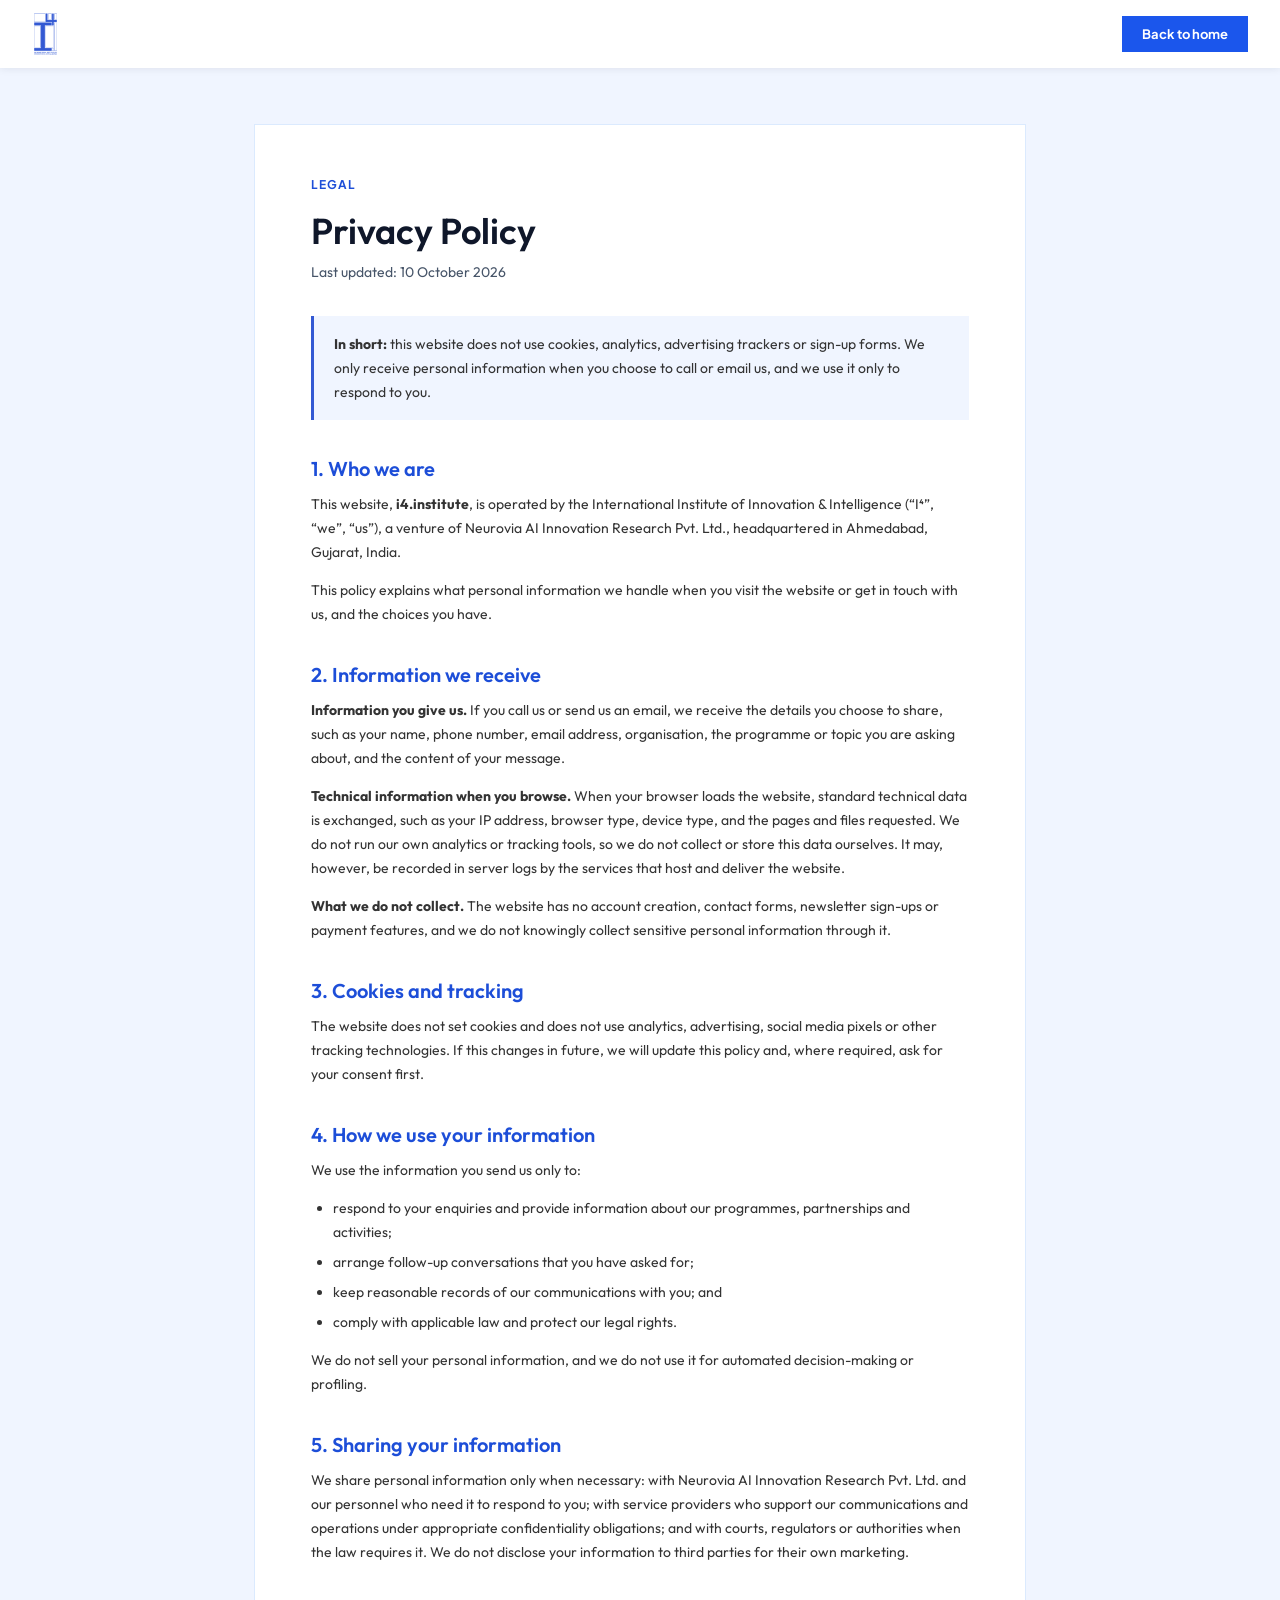
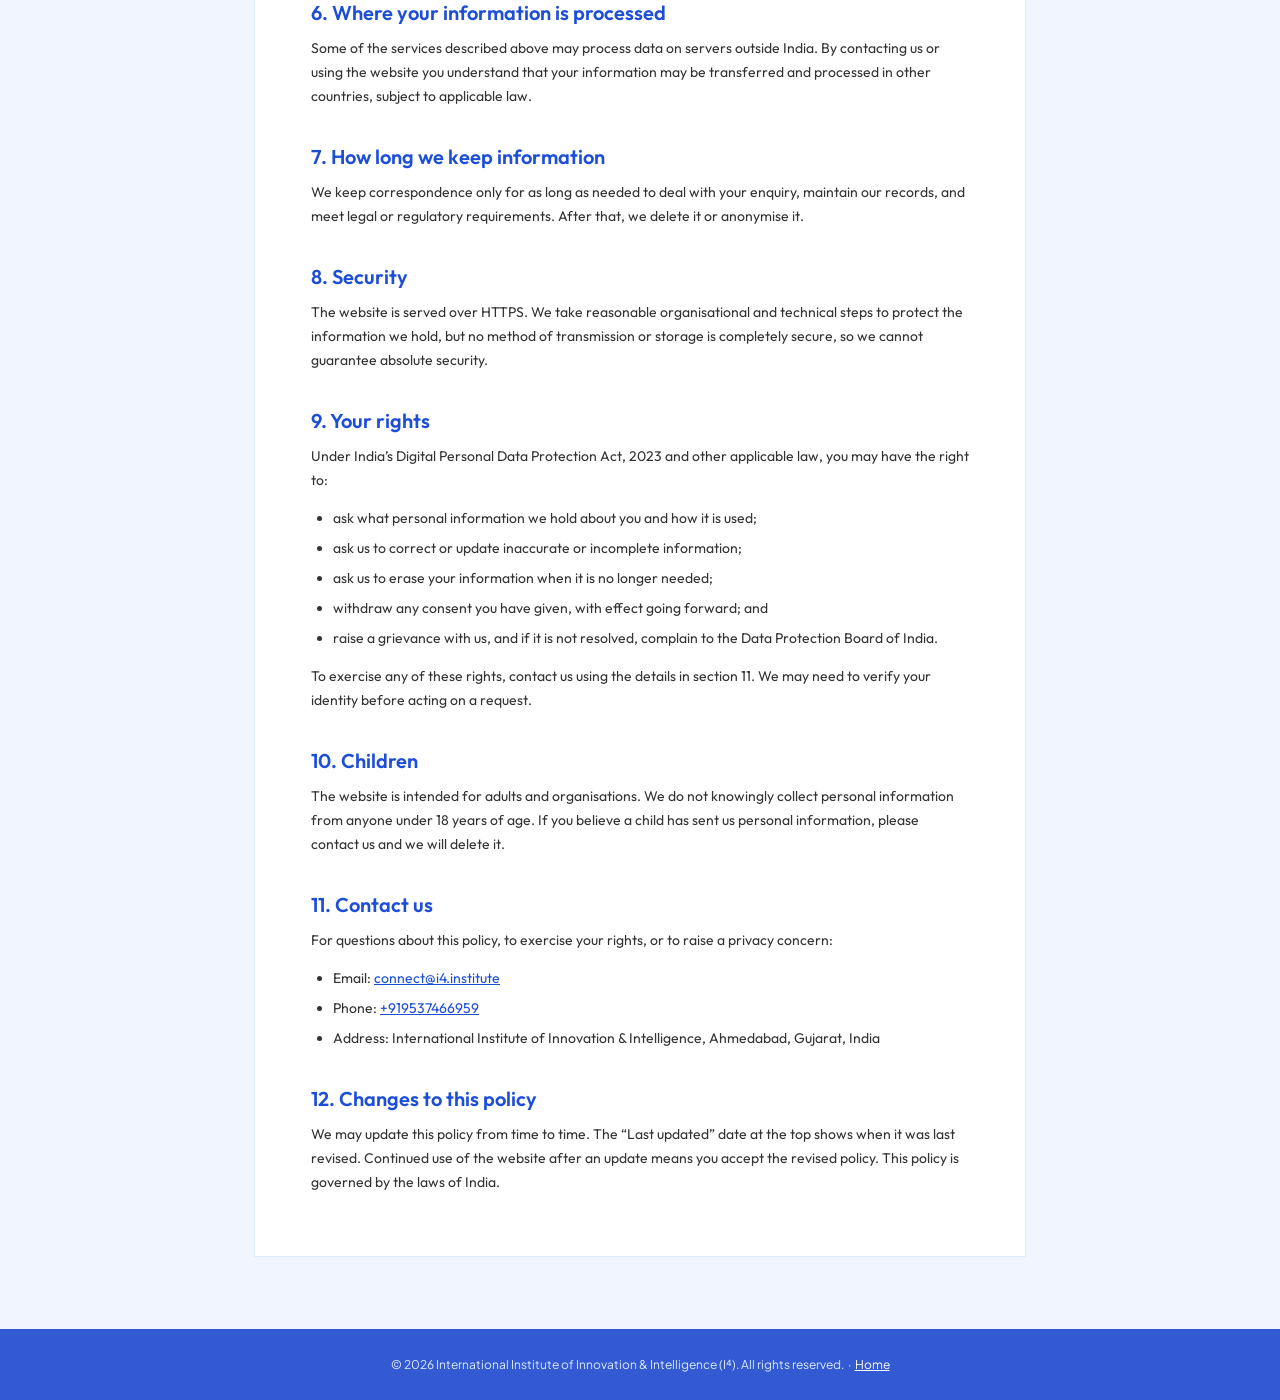
==== privacy.html @ f810e01f "Remove Third-party services section from privacy policy Renumbers the remaining sections and fixes t" ====
<!DOCTYPE html>
<html lang="en">
<head>
<meta charset="UTF-8">
<meta name="viewport" content="width=device-width, initial-scale=1.0">
<title>Privacy Policy — I⁴ International Institute of Innovation &amp; Intelligence</title>
<meta name="description" content="How the International Institute of Innovation &amp; Intelligence (I⁴) handles personal information when you visit i4.institute or contact us.">
<link rel="preconnect" href="https://fonts.googleapis.com">
<link rel="preconnect" href="https://fonts.gstatic.com" crossorigin>
<link href="https://fonts.googleapis.com/css2?family=ABeeZee&family=Outfit:wght@400;600;700&family=Plus+Jakarta+Sans:wght@400;500;600;700;800&display=swap" rel="stylesheet">
<style>
  :root{
    --blue-primary:#3359d3;
    --blue-action:#1b56ec;
    --blue-link:#1d4ed8;
    --blue-100:#dbeafe;
    --blue-bg-tint:#f0f5ff;
    --slate-900:#0f172a;
    --slate-600:#475569;
    --white:#ffffff;
  }
  *{box-sizing:border-box;}
  html{scroll-behavior:smooth;}
  body{margin:0;font-family:'Outfit',sans-serif;color:var(--slate-900);background:var(--blue-bg-tint);-webkit-font-smoothing:antialiased;}
  a{color:var(--blue-link);}

  .bar{background:var(--white);display:flex;align-items:center;justify-content:space-between;padding:12px 32px;box-shadow:0 1px 8px rgba(15,23,42,.08);}
  .bar img{height:44px;width:auto;display:block;}
  .bar a.back{font-family:'Plus Jakarta Sans',sans-serif;font-size:13px;font-weight:700;text-decoration:none;color:var(--white);background:var(--blue-action);padding:10px 20px;}

  main{max-width:820px;margin:0 auto;padding:56px 24px 72px;}
  .doc{background:var(--white);padding:48px 56px;border:1px solid var(--blue-100);}
  .eyebrow{font-family:'Plus Jakarta Sans',sans-serif;font-size:12px;font-weight:700;letter-spacing:.08em;text-transform:uppercase;color:var(--blue-link);margin:0 0 12px;}
  h1{font-size:36px;line-height:1.2;font-weight:600;margin:0 0 8px;}
  .updated{font-size:14px;color:var(--slate-600);margin:0 0 32px;}
  h2{font-size:20px;line-height:1.3;font-weight:600;margin:36px 0 10px;color:var(--blue-link);}
  p,li{font-size:14px;line-height:24px;color:#333;}
  p{margin:0 0 14px;}
  ul{margin:0 0 14px;padding-left:22px;}
  li{margin-bottom:6px;}
  .summary{background:var(--blue-bg-tint);border-left:3px solid var(--blue-primary);padding:16px 20px;margin:0 0 8px;}
  .summary p{margin:0;}

  footer{background:var(--blue-primary);color:var(--blue-100);text-align:center;padding:28px 20px;font-family:'Plus Jakarta Sans',sans-serif;font-size:12px;}
  footer a{color:var(--white);}

  @media (max-width:768px){
    .bar{padding:10px 20px;}
    main{padding:32px 16px 48px;}
    .doc{padding:28px 22px;}
    h1{font-size:28px;}
  }
</style>
</head>
<body>

<header class="bar">
  <a href="/" aria-label="I⁴ home"><img src="assets/logo.png" alt="I⁴ Institute logo"></a>
  <a class="back" href="/">Back to home</a>
</header>

<main>
  <article class="doc">
    <p class="eyebrow">Legal</p>
    <h1>Privacy Policy</h1>
    <p class="updated">Last updated: 10 October 2026</p>

    <div class="summary">
      <p><strong>In short:</strong> this website does not use cookies, analytics, advertising trackers or sign-up forms. We only receive personal information when you choose to call or email us, and we use it only to respond to you.</p>
    </div>

    <h2>1. Who we are</h2>
    <p>This website, <strong>i4.institute</strong>, is operated by the International Institute of Innovation &amp; Intelligence (&ldquo;I⁴&rdquo;, &ldquo;we&rdquo;, &ldquo;us&rdquo;), a venture of Neurovia AI Innovation Research Pvt. Ltd., headquartered in Ahmedabad, Gujarat, India.</p>
    <p>This policy explains what personal information we handle when you visit the website or get in touch with us, and the choices you have.</p>

    <h2>2. Information we receive</h2>
    <p><strong>Information you give us.</strong> If you call us or send us an email, we receive the details you choose to share, such as your name, phone number, email address, organisation, the programme or topic you are asking about, and the content of your message.</p>
    <p><strong>Technical information when you browse.</strong> When your browser loads the website, standard technical data is exchanged, such as your IP address, browser type, device type, and the pages and files requested. We do not run our own analytics or tracking tools, so we do not collect or store this data ourselves. It may, however, be recorded in server logs by the services that host and deliver the website.</p>
    <p><strong>What we do not collect.</strong> The website has no account creation, contact forms, newsletter sign-ups or payment features, and we do not knowingly collect sensitive personal information through it.</p>

    <h2>3. Cookies and tracking</h2>
    <p>The website does not set cookies and does not use analytics, advertising, social media pixels or other tracking technologies. If this changes in future, we will update this policy and, where required, ask for your consent first.</p>

    <h2>4. How we use your information</h2>
    <p>We use the information you send us only to:</p>
    <ul>
      <li>respond to your enquiries and provide information about our programmes, partnerships and activities;</li>
      <li>arrange follow-up conversations that you have asked for;</li>
      <li>keep reasonable records of our communications with you; and</li>
      <li>comply with applicable law and protect our legal rights.</li>
    </ul>
    <p>We do not sell your personal information, and we do not use it for automated decision-making or profiling.</p>

    <h2>5. Sharing your information</h2>
    <p>We share personal information only when necessary: with Neurovia AI Innovation Research Pvt. Ltd. and our personnel who need it to respond to you; with service providers who support our communications and operations under appropriate confidentiality obligations; and with courts, regulators or authorities when the law requires it. We do not disclose your information to third parties for their own marketing.</p>

    <h2>6. Where your information is processed</h2>
    <p>Some of the services described above may process data on servers outside India. By contacting us or using the website you understand that your information may be transferred and processed in other countries, subject to applicable law.</p>

    <h2>7. How long we keep information</h2>
    <p>We keep correspondence only for as long as needed to deal with your enquiry, maintain our records, and meet legal or regulatory requirements. After that, we delete it or anonymise it.</p>

    <h2>8. Security</h2>
    <p>The website is served over HTTPS. We take reasonable organisational and technical steps to protect the information we hold, but no method of transmission or storage is completely secure, so we cannot guarantee absolute security.</p>

    <h2>9. Your rights</h2>
    <p>Under India&rsquo;s Digital Personal Data Protection Act, 2023 and other applicable law, you may have the right to:</p>
    <ul>
      <li>ask what personal information we hold about you and how it is used;</li>
      <li>ask us to correct or update inaccurate or incomplete information;</li>
      <li>ask us to erase your information when it is no longer needed;</li>
      <li>withdraw any consent you have given, with effect going forward; and</li>
      <li>raise a grievance with us, and if it is not resolved, complain to the Data Protection Board of India.</li>
    </ul>
    <p>To exercise any of these rights, contact us using the details in section 11. We may need to verify your identity before acting on a request.</p>

    <h2>10. Children</h2>
    <p>The website is intended for adults and organisations. We do not knowingly collect personal information from anyone under 18 years of age. If you believe a child has sent us personal information, please contact us and we will delete it.</p>

    <h2>11. Contact us</h2>
    <p>For questions about this policy, to exercise your rights, or to raise a privacy concern:</p>
    <ul>
      <li>Email: <a href="mailto:connect@i4.institute">connect@i4.institute</a></li>
      <li>Phone: <a href="tel:+919537466959">+919537466959</a></li>
      <li>Address: International Institute of Innovation &amp; Intelligence, Ahmedabad, Gujarat, India</li>
    </ul>

    <h2>12. Changes to this policy</h2>
    <p>We may update this policy from time to time. The &ldquo;Last updated&rdquo; date at the top shows when it was last revised. Continued use of the website after an update means you accept the revised policy. This policy is governed by the laws of India.</p>
  </article>
</main>

<footer>
  &copy; 2026 International Institute of Innovation &amp; Intelligence (I⁴). All rights reserved. &nbsp;·&nbsp; <a href="/">Home</a>
</footer>

</body>
</html>
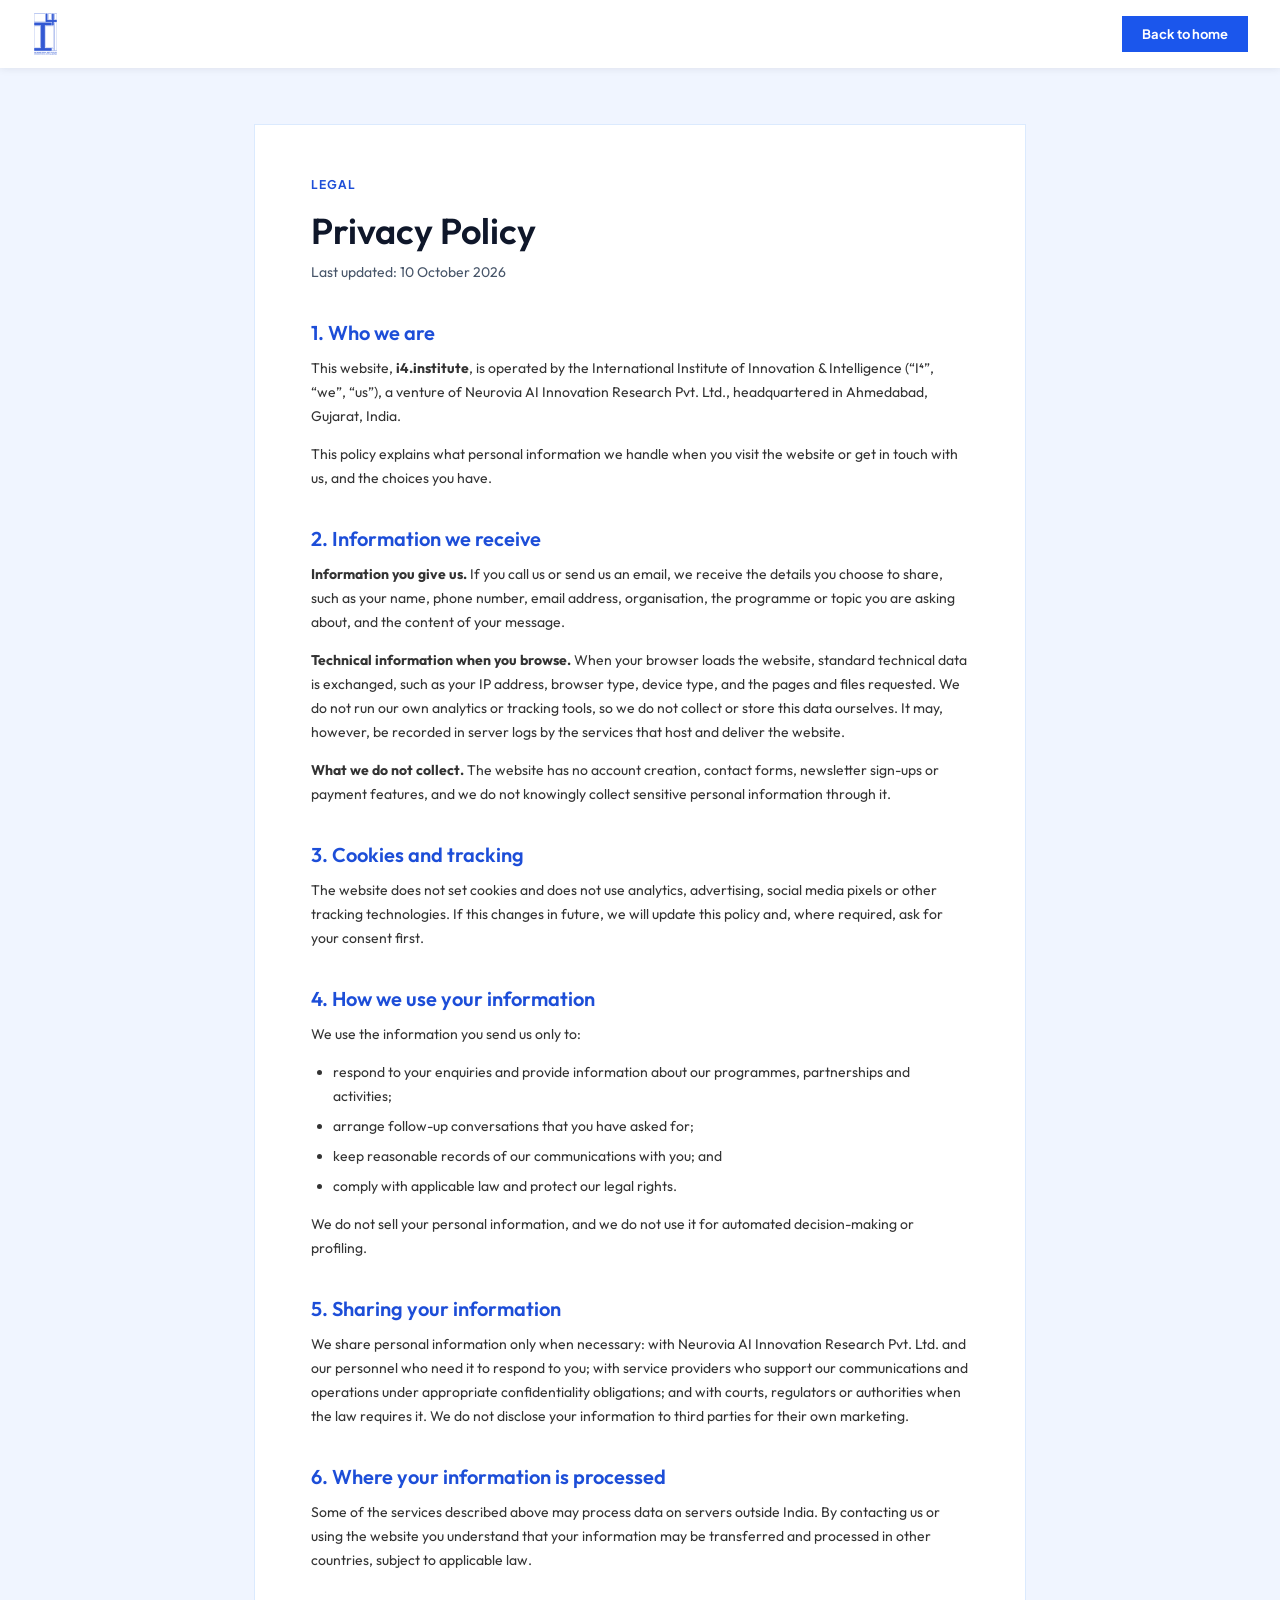
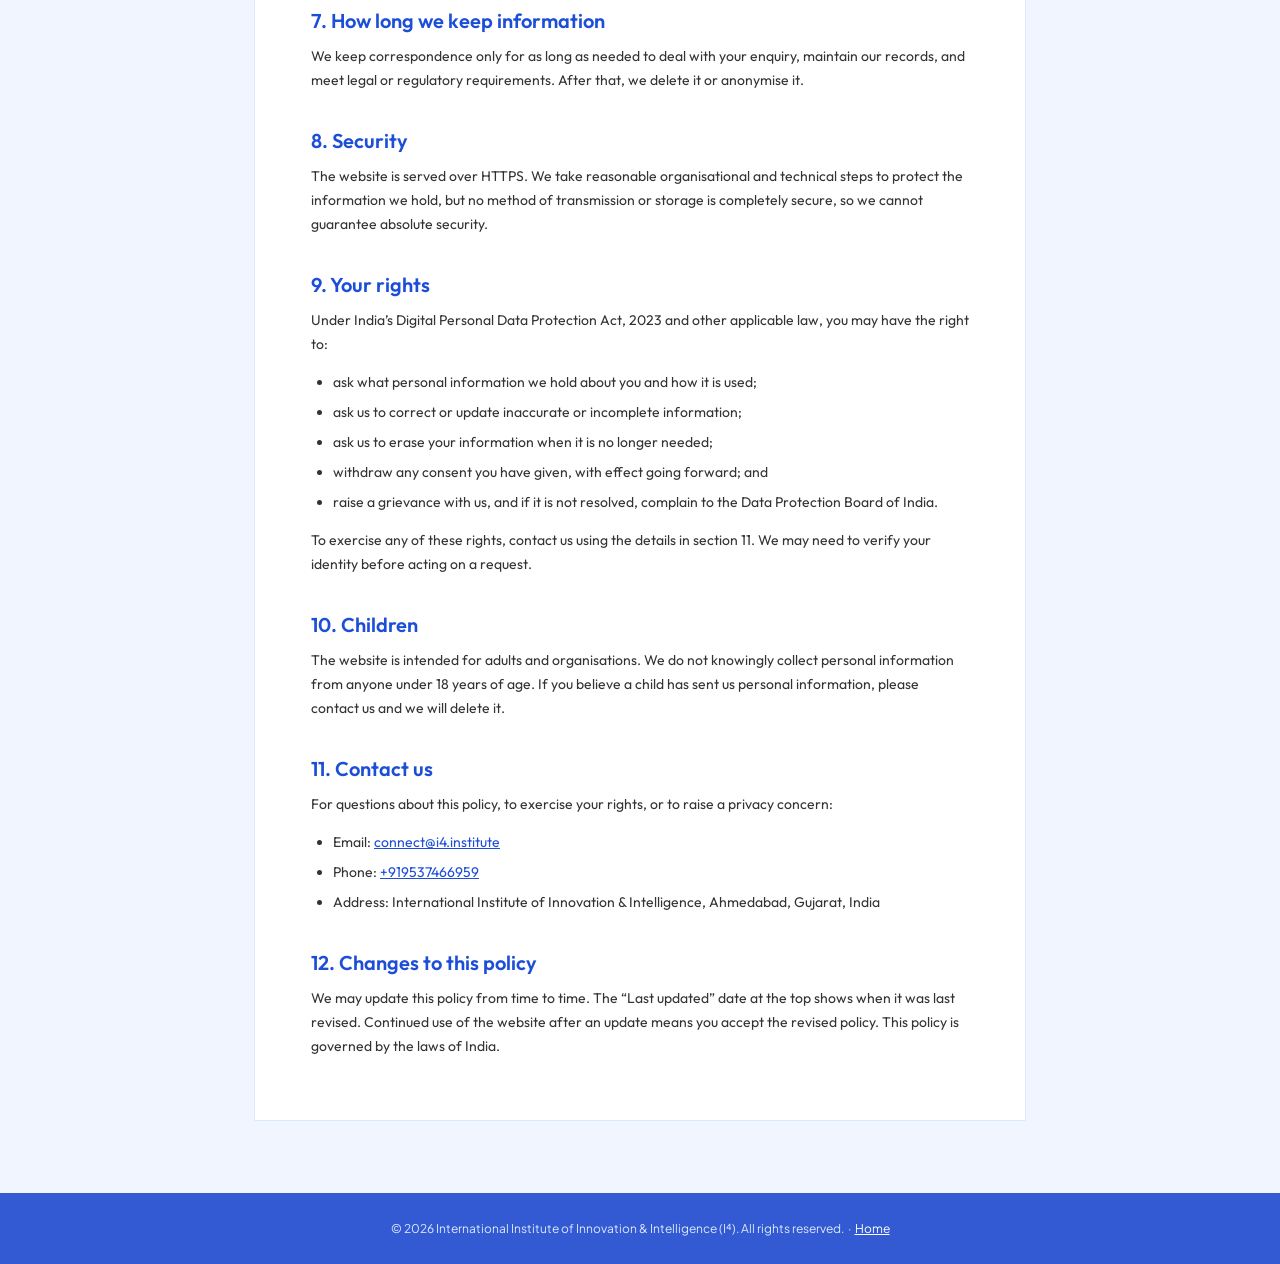
==== commit d2a103a0: "Remove In short summary box from privacy policy Co-Authored-By: Claude Sonnet 5.5 <noreply@anthropic" ====
--- a/privacy.html
+++ b/privacy.html
@@ -38,8 +38,6 @@
   p{margin:0 0 14px;}
   ul{margin:0 0 14px;padding-left:22px;}
   li{margin-bottom:6px;}
-  .summary{background:var(--blue-bg-tint);border-left:3px solid var(--blue-primary);padding:16px 20px;margin:0 0 8px;}
-  .summary p{margin:0;}
 
   footer{background:var(--blue-primary);color:var(--blue-100);text-align:center;padding:28px 20px;font-family:'Plus Jakarta Sans',sans-serif;font-size:12px;}
   footer a{color:var(--white);}
@@ -64,10 +62,6 @@
     <p class="eyebrow">Legal</p>
     <h1>Privacy Policy</h1>
     <p class="updated">Last updated: 10 October 2026</p>
-
-    <div class="summary">
-      <p><strong>In short:</strong> this website does not use cookies, analytics, advertising trackers or sign-up forms. We only receive personal information when you choose to call or email us, and we use it only to respond to you.</p>
-    </div>
 
     <h2>1. Who we are</h2>
     <p>This website, <strong>i4.institute</strong>, is operated by the International Institute of Innovation &amp; Intelligence (&ldquo;I⁴&rdquo;, &ldquo;we&rdquo;, &ldquo;us&rdquo;), a venture of Neurovia AI Innovation Research Pvt. Ltd., headquartered in Ahmedabad, Gujarat, India.</p>
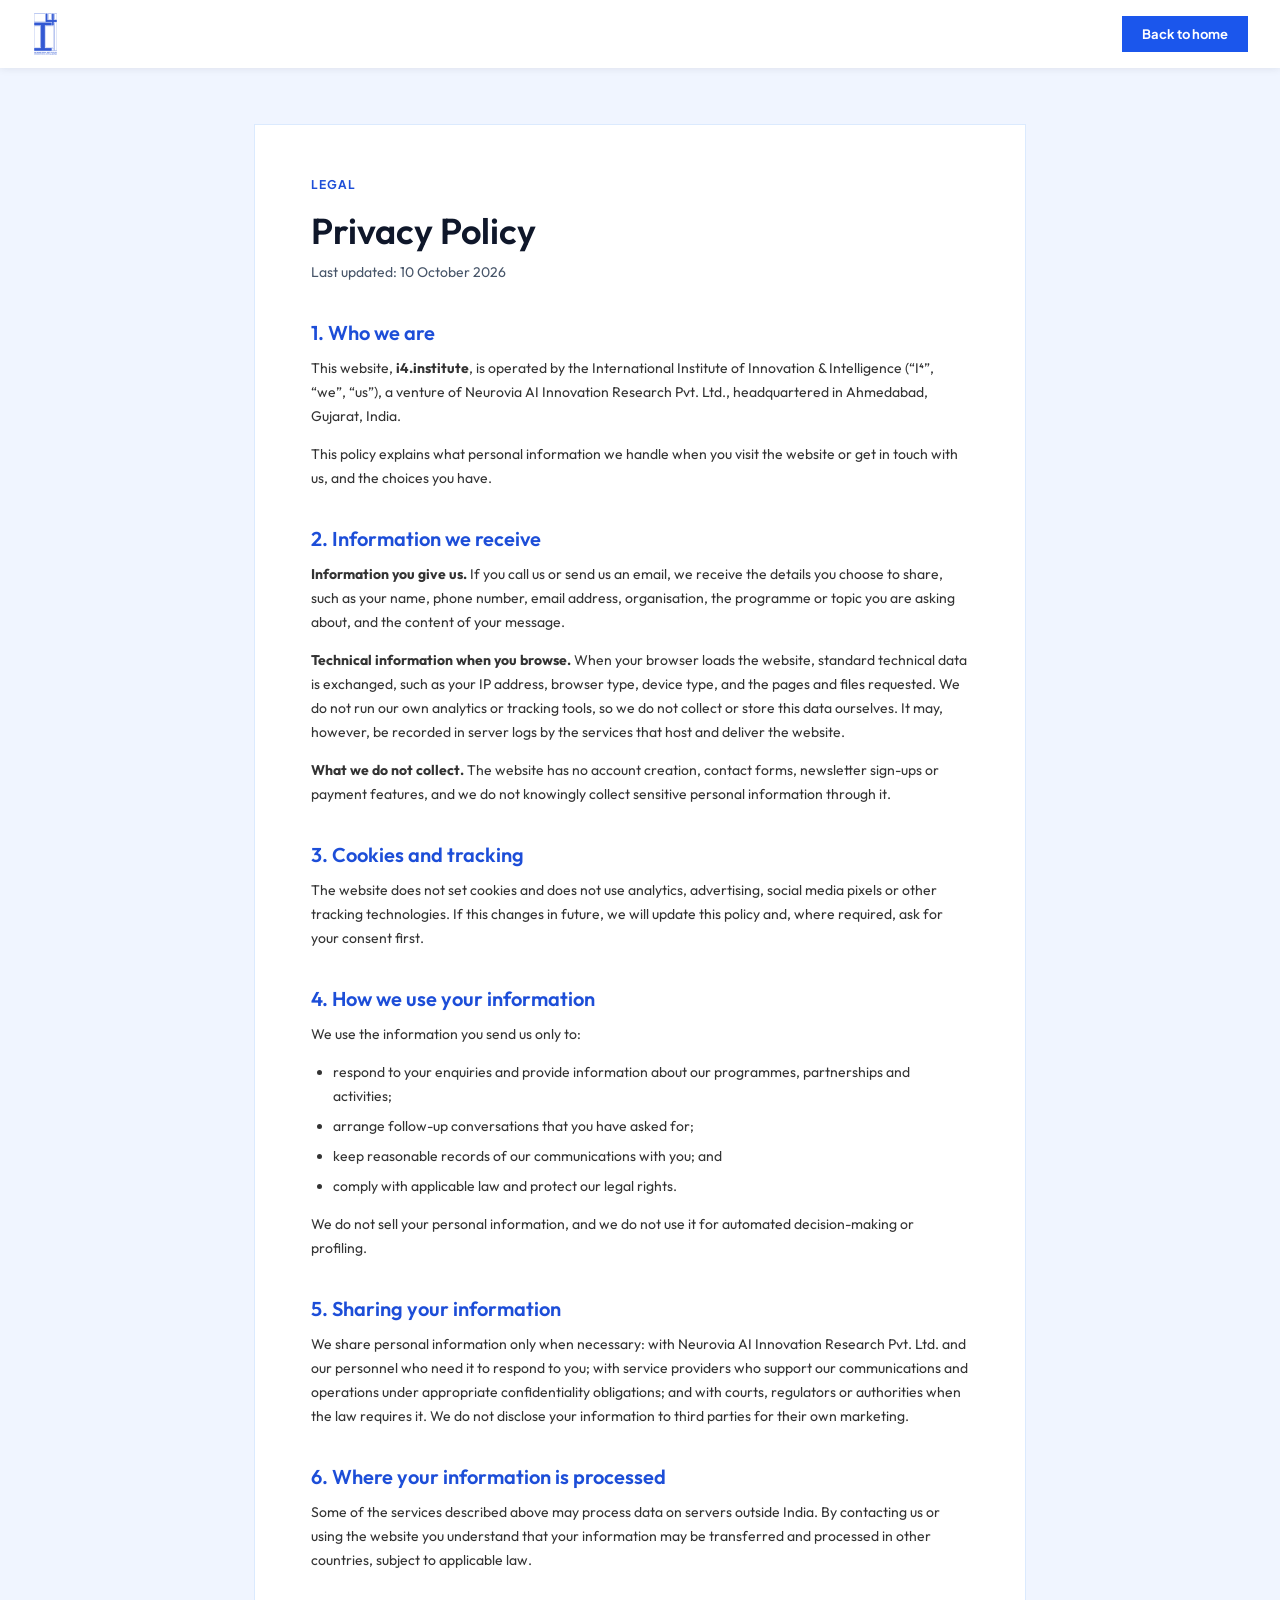
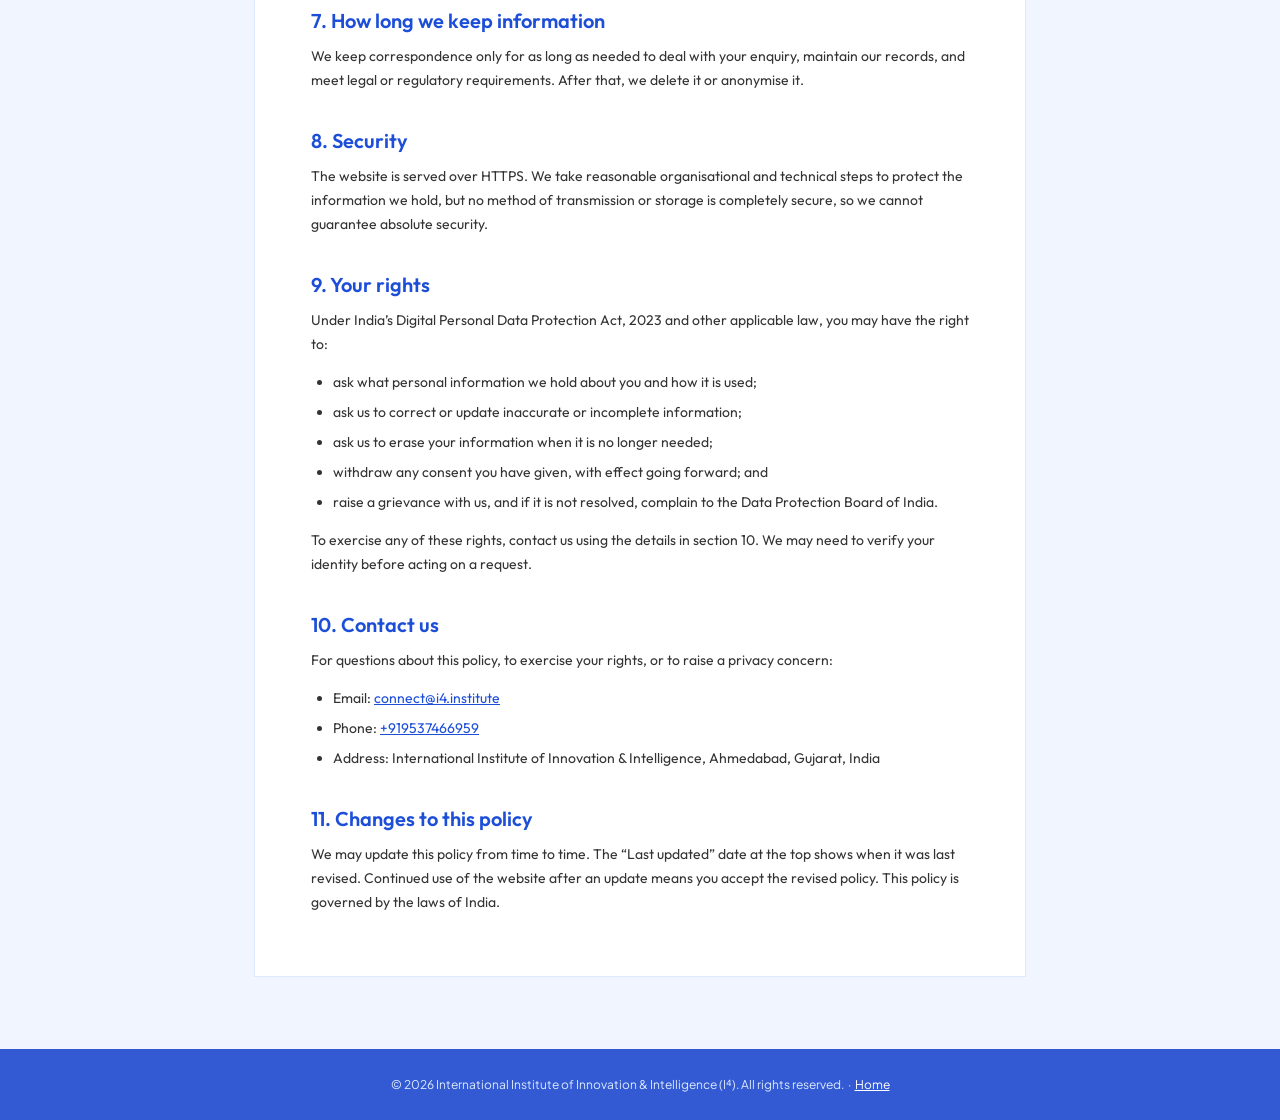
==== commit 4fe60dd1: "Remove Children section from privacy policy Renumbers the remaining sections and updates the contact" ====
--- a/privacy.html
+++ b/privacy.html
@@ -106,12 +106,9 @@
       <li>withdraw any consent you have given, with effect going forward; and</li>
       <li>raise a grievance with us, and if it is not resolved, complain to the Data Protection Board of India.</li>
     </ul>
-    <p>To exercise any of these rights, contact us using the details in section 11. We may need to verify your identity before acting on a request.</p>
+    <p>To exercise any of these rights, contact us using the details in section 10. We may need to verify your identity before acting on a request.</p>
 
-    <h2>10. Children</h2>
-    <p>The website is intended for adults and organisations. We do not knowingly collect personal information from anyone under 18 years of age. If you believe a child has sent us personal information, please contact us and we will delete it.</p>
-
-    <h2>11. Contact us</h2>
+    <h2>10. Contact us</h2>
     <p>For questions about this policy, to exercise your rights, or to raise a privacy concern:</p>
     <ul>
       <li>Email: <a href="mailto:connect@i4.institute">connect@i4.institute</a></li>
@@ -119,7 +116,7 @@
       <li>Address: International Institute of Innovation &amp; Intelligence, Ahmedabad, Gujarat, India</li>
     </ul>
 
-    <h2>12. Changes to this policy</h2>
+    <h2>11. Changes to this policy</h2>
     <p>We may update this policy from time to time. The &ldquo;Last updated&rdquo; date at the top shows when it was last revised. Continued use of the website after an update means you accept the revised policy. This policy is governed by the laws of India.</p>
   </article>
 </main>
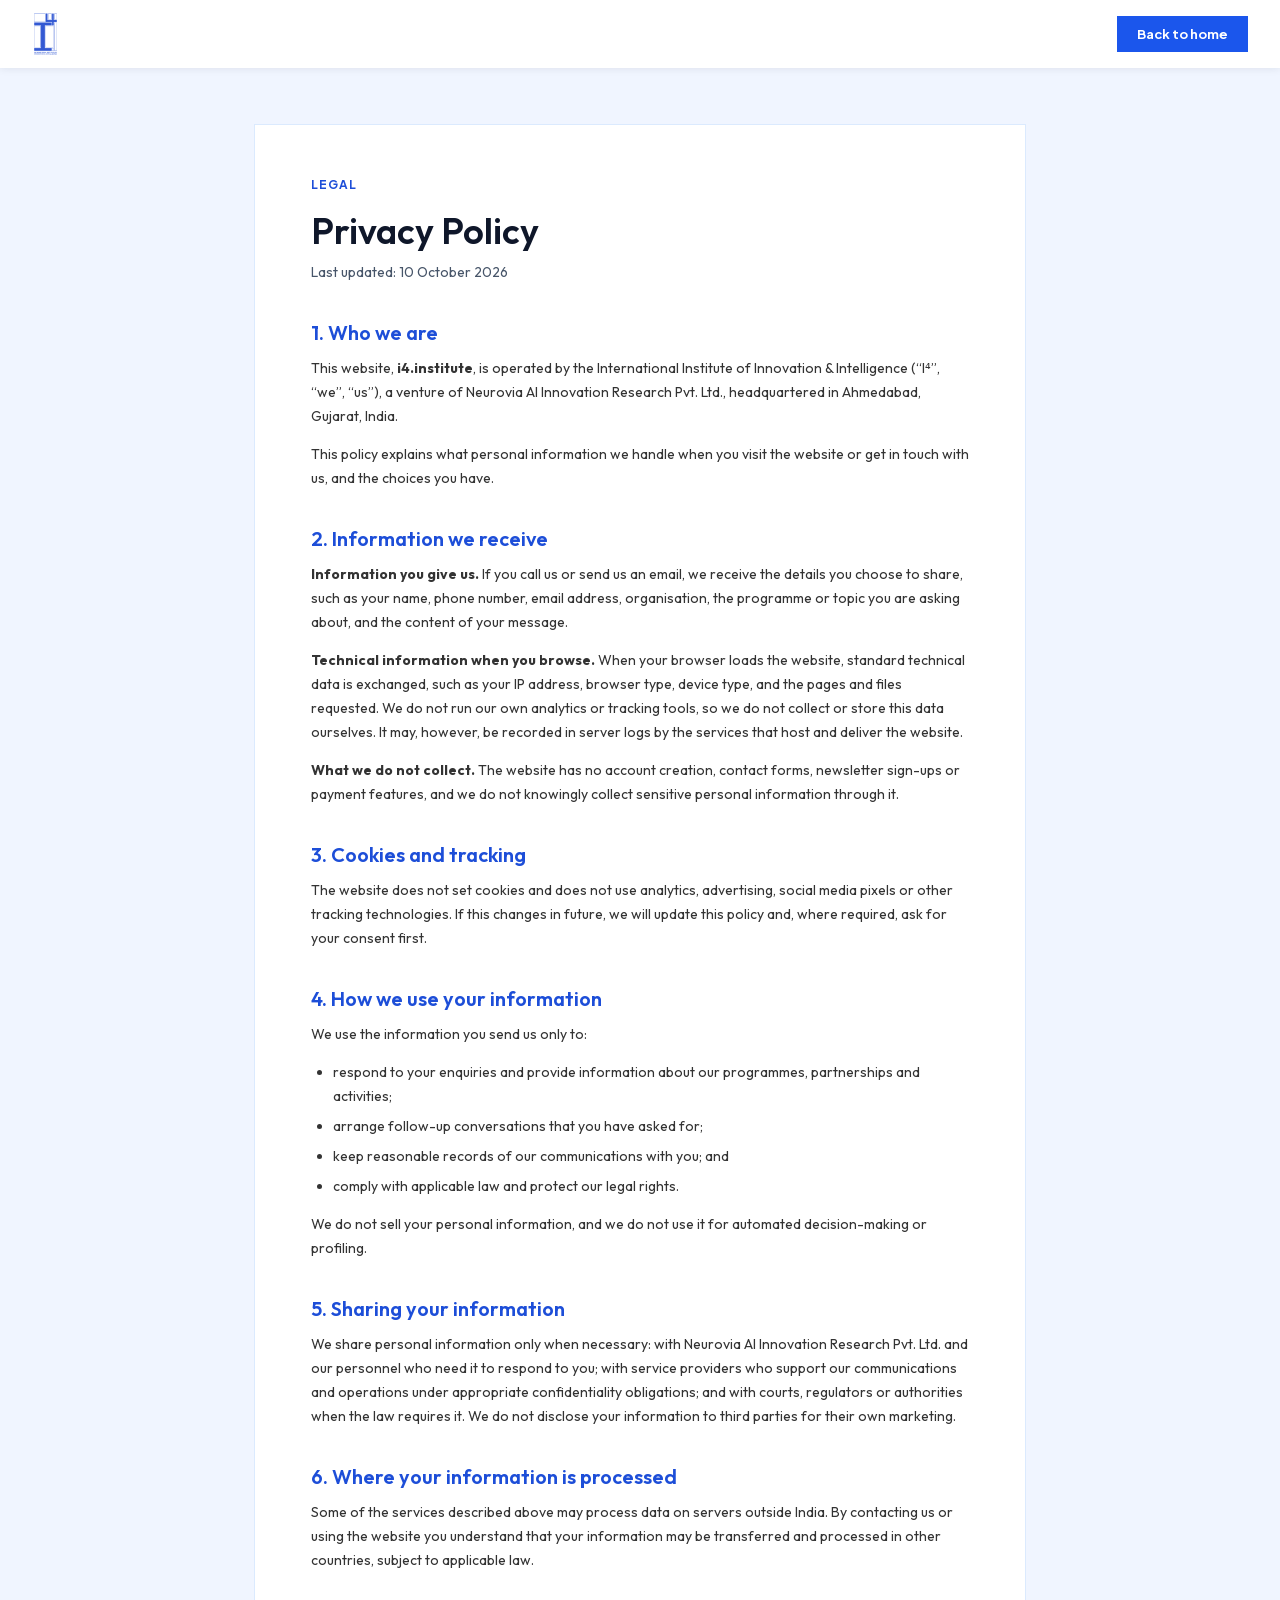
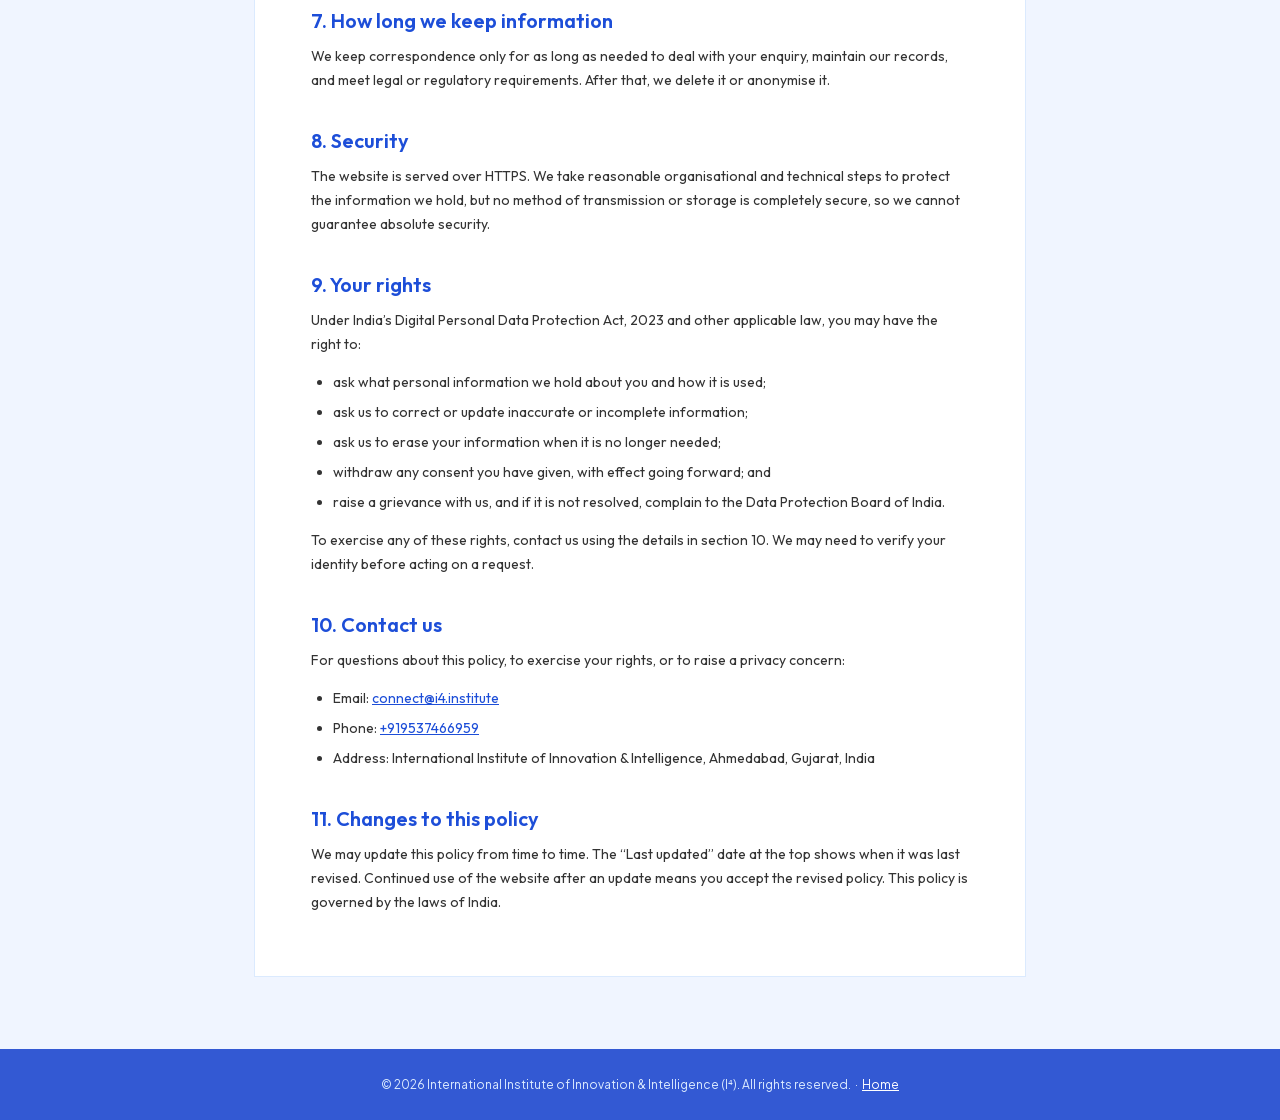
==== commit 9ad5bc61: "Security hardening: self-host fonts, add CSP, move inline script, add security.txt Co-Authored-By: C" ====
--- a/privacy.html
+++ b/privacy.html
@@ -2,12 +2,15 @@
 <html lang="en">
 <head>
 <meta charset="UTF-8">
+<meta http-equiv="Content-Security-Policy" content="default-src 'none'; script-src 'self'; style-src 'self' 'unsafe-inline'; img-src 'self' data:; font-src 'self'; connect-src 'self'; media-src 'self'; manifest-src 'self'; base-uri 'self'; form-action 'none'; object-src 'none'">
+<meta name="referrer" content="strict-origin-when-cross-origin">
 <meta name="viewport" content="width=device-width, initial-scale=1.0">
 <title>Privacy Policy — I⁴ International Institute of Innovation &amp; Intelligence</title>
 <meta name="description" content="How the International Institute of Innovation &amp; Intelligence (I⁴) handles personal information when you visit i4.institute or contact us.">
-<link rel="preconnect" href="https://fonts.googleapis.com">
-<link rel="preconnect" href="https://fonts.gstatic.com" crossorigin>
-<link href="https://fonts.googleapis.com/css2?family=ABeeZee&family=Outfit:wght@400;600;700&family=Plus+Jakarta+Sans:wght@400;500;600;700;800&display=swap" rel="stylesheet">
+<link rel="icon" type="image/png" href="assets/favicon.png?v=2">
+<link rel="apple-touch-icon" href="assets/apple-touch-icon.png?v=2">
+<link rel="preload" href="assets/fonts/outfit-var.woff2" as="font" type="font/woff2" crossorigin>
+<link rel="stylesheet" href="assets/fonts.css">
 <style>
   :root{
     --blue-primary:#3359d3;
--- a/assets/fonts.css
+++ b/assets/fonts.css
@@ -0,0 +1,5 @@
+/* Self-hosted fonts (latin subset), served from this site so visitors' browsers
+   make no requests to Google. Outfit and Plus Jakarta Sans are variable fonts. */
+@font-face{font-family:'ABeeZee';font-style:normal;font-weight:400;font-display:swap;src:url(fonts/abeezee-400.woff2) format('woff2');unicode-range:U+0000-00FF,U+0131,U+0152-0153,U+02BB-02BC,U+02C6,U+02DA,U+02DC,U+0304,U+0308,U+0329,U+2000-206F,U+20AC,U+2122,U+2191,U+2193,U+2212,U+2215,U+FEFF,U+FFFD;}
+@font-face{font-family:'Outfit';font-style:normal;font-weight:100 900;font-display:swap;src:url(fonts/outfit-var.woff2) format('woff2');unicode-range:U+0000-00FF,U+0131,U+0152-0153,U+02BB-02BC,U+02C6,U+02DA,U+02DC,U+0304,U+0308,U+0329,U+2000-206F,U+20AC,U+2122,U+2191,U+2193,U+2212,U+2215,U+FEFF,U+FFFD;}
+@font-face{font-family:'Plus Jakarta Sans';font-style:normal;font-weight:200 800;font-display:swap;src:url(fonts/plus-jakarta-sans-var.woff2) format('woff2');unicode-range:U+0000-00FF,U+0131,U+0152-0153,U+02BB-02BC,U+02C6,U+02DA,U+02DC,U+0304,U+0308,U+0329,U+2000-206F,U+20AC,U+2122,U+2191,U+2193,U+2212,U+2215,U+FEFF,U+FFFD;}
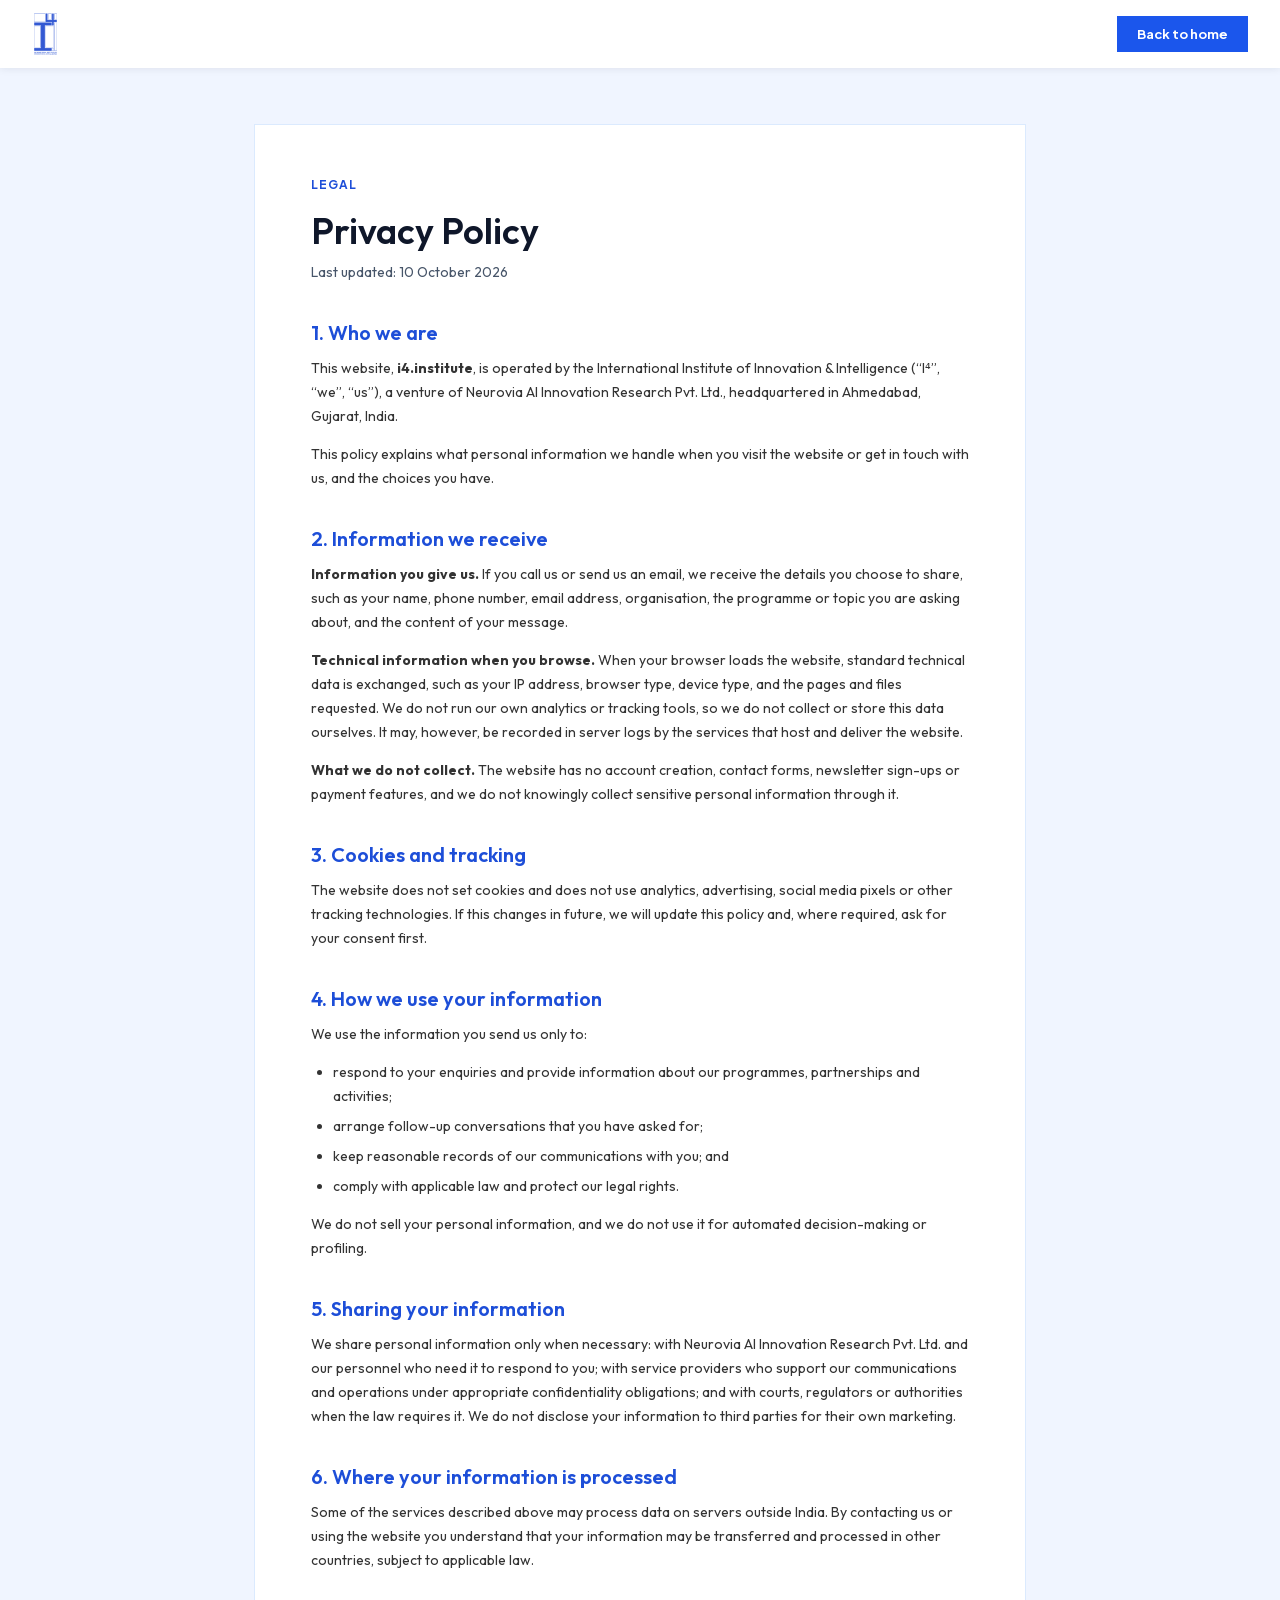
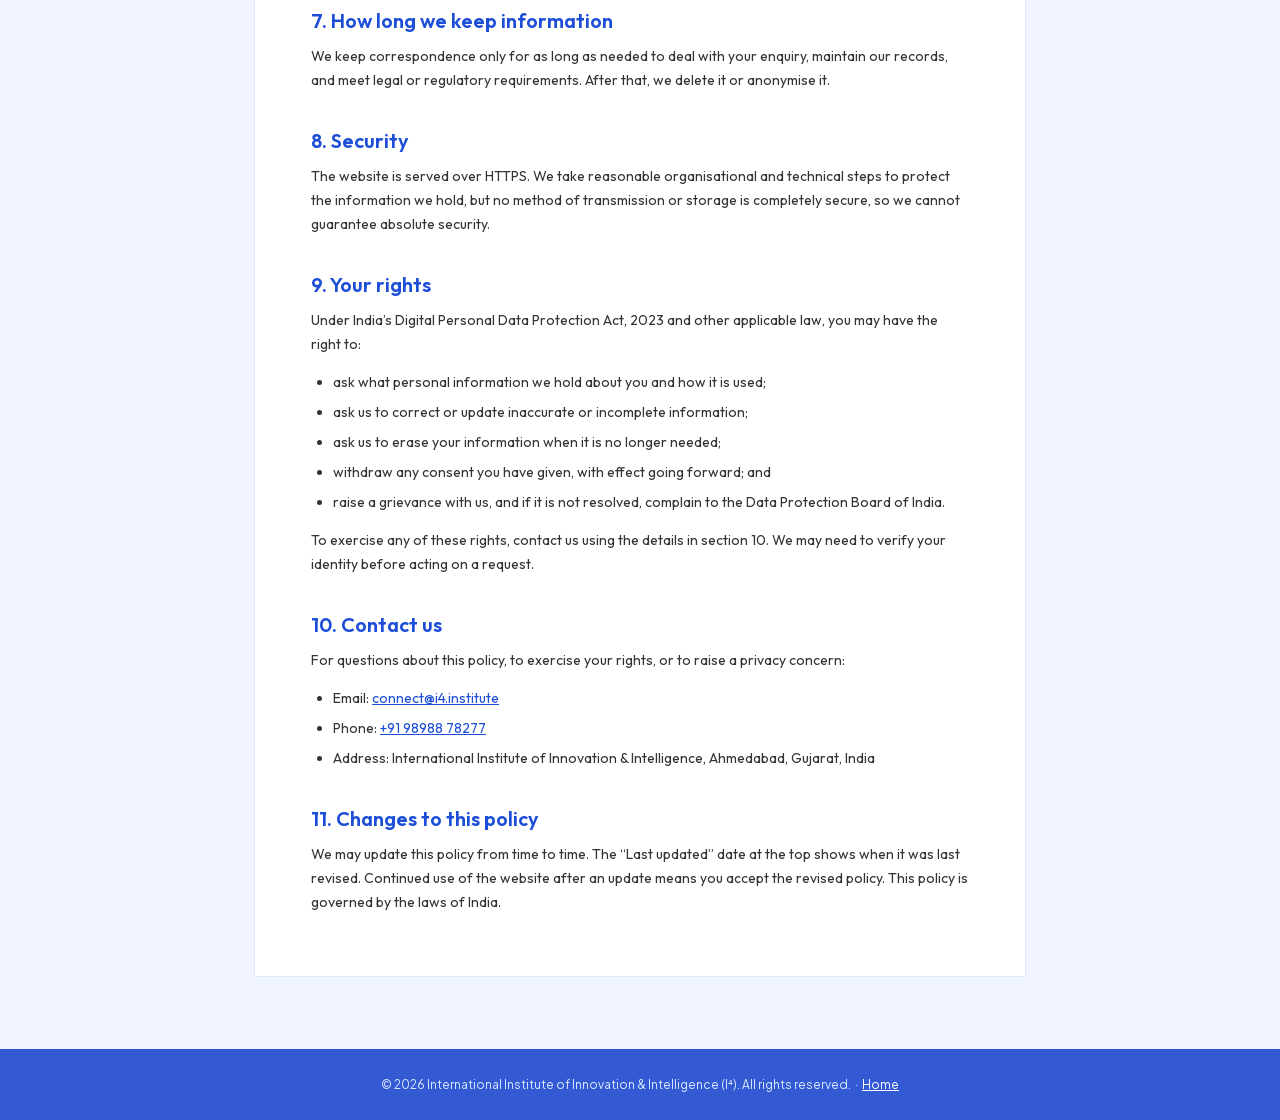
==== commit 7f4b40cf: "Update contact phone number Co-Authored-By: Claude Sonnet 5.5 <noreply@anthropic.com>" ====
--- a/privacy.html
+++ b/privacy.html
@@ -115,7 +115,7 @@
     <p>For questions about this policy, to exercise your rights, or to raise a privacy concern:</p>
     <ul>
       <li>Email: <a href="mailto:connect@i4.institute">connect@i4.institute</a></li>
-      <li>Phone: <a href="tel:+919537466959">+919537466959</a></li>
+      <li>Phone: <a href="tel:+919898878277">+91 98988 78277</a></li>
       <li>Address: International Institute of Innovation &amp; Intelligence, Ahmedabad, Gujarat, India</li>
     </ul>
 
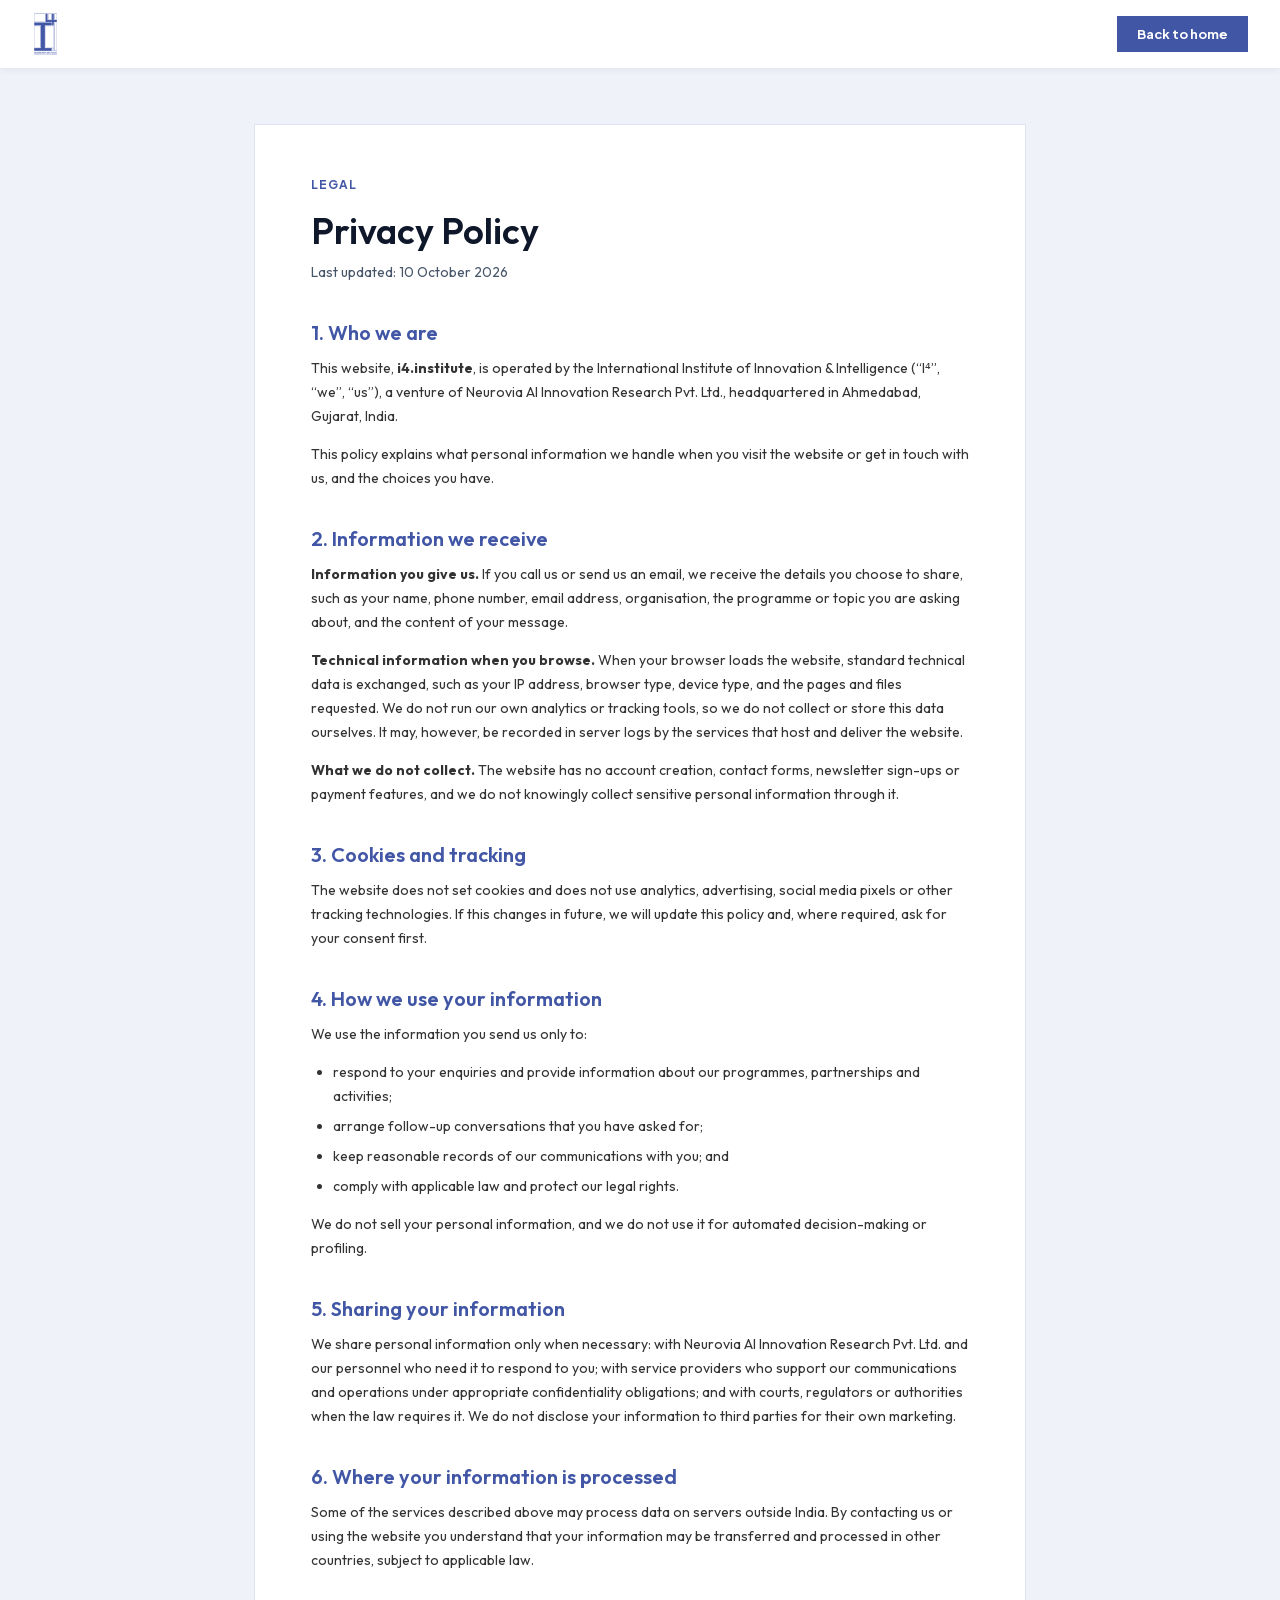
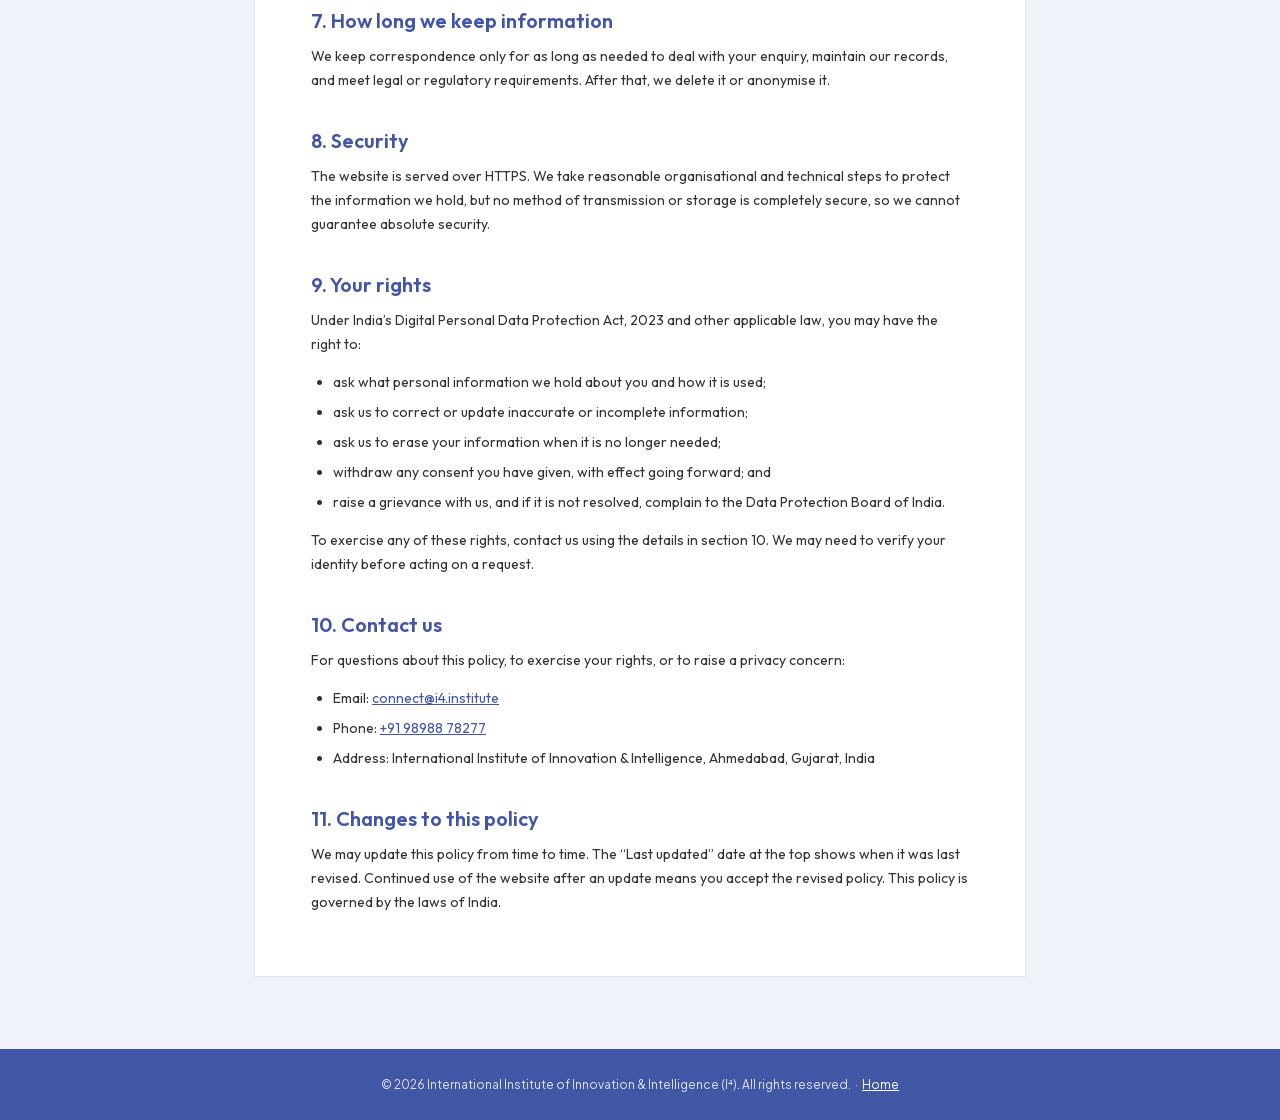
==== commit 64396381: "Rebrand blue to #4256a6 (CSS, loader, particles, logo, favicons) Co-Authored-By: Claude Sonnet 5.5 <" ====
--- a/privacy.html
+++ b/privacy.html
@@ -7,17 +7,17 @@
 <meta name="viewport" content="width=device-width, initial-scale=1.0">
 <title>Privacy Policy — I⁴ International Institute of Innovation &amp; Intelligence</title>
 <meta name="description" content="How the International Institute of Innovation &amp; Intelligence (I⁴) handles personal information when you visit i4.institute or contact us.">
-<link rel="icon" type="image/png" href="assets/favicon.png?v=2">
-<link rel="apple-touch-icon" href="assets/apple-touch-icon.png?v=2">
+<link rel="icon" type="image/png" href="assets/favicon.png?v=3">
+<link rel="apple-touch-icon" href="assets/apple-touch-icon.png?v=3">
 <link rel="preload" href="assets/fonts/outfit-var.woff2" as="font" type="font/woff2" crossorigin>
 <link rel="stylesheet" href="assets/fonts.css">
 <style>
   :root{
-    --blue-primary:#3359d3;
-    --blue-action:#1b56ec;
-    --blue-link:#1d4ed8;
-    --blue-100:#dbeafe;
-    --blue-bg-tint:#f0f5ff;
+    --blue-primary:#4256a6;
+    --blue-action:#4256a6;
+    --blue-link:#4256a6;
+    --blue-100:#dfe3f4;
+    --blue-bg-tint:#f0f2fa;
     --slate-900:#0f172a;
     --slate-600:#475569;
     --white:#ffffff;
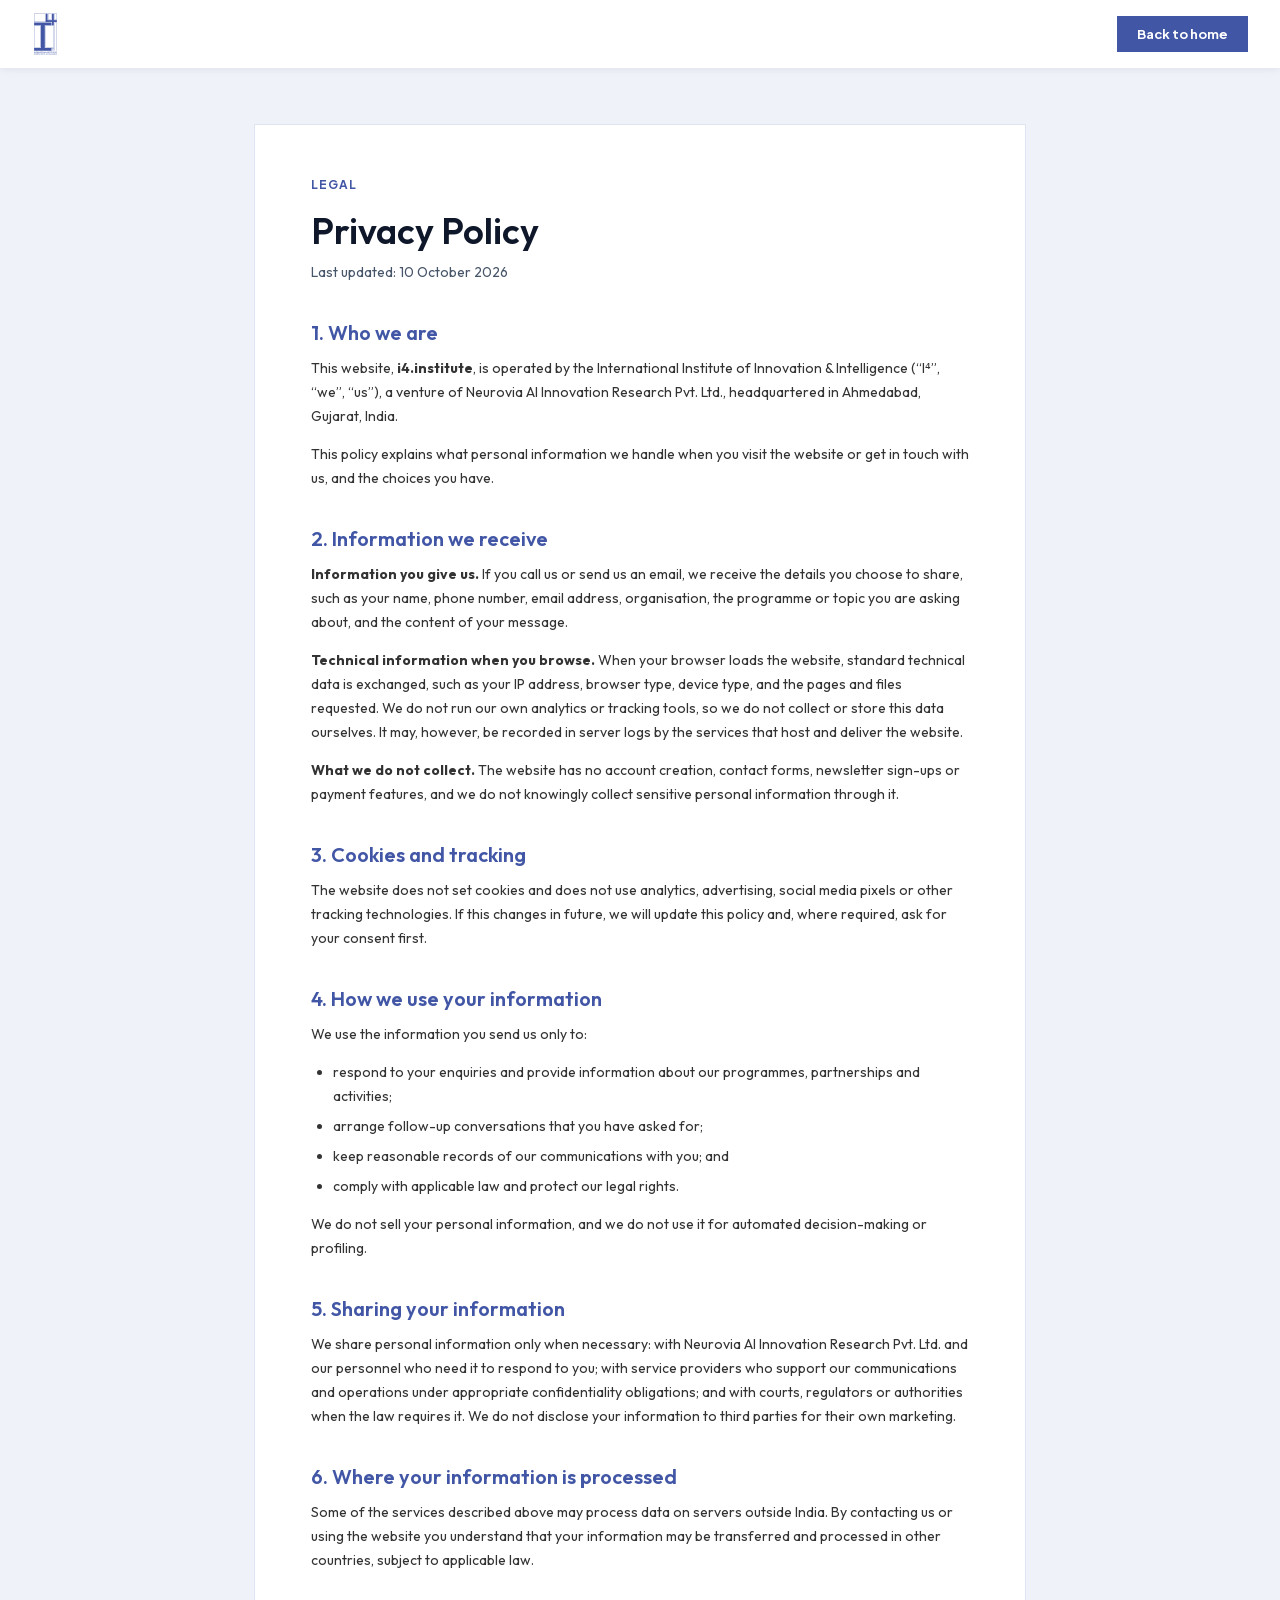
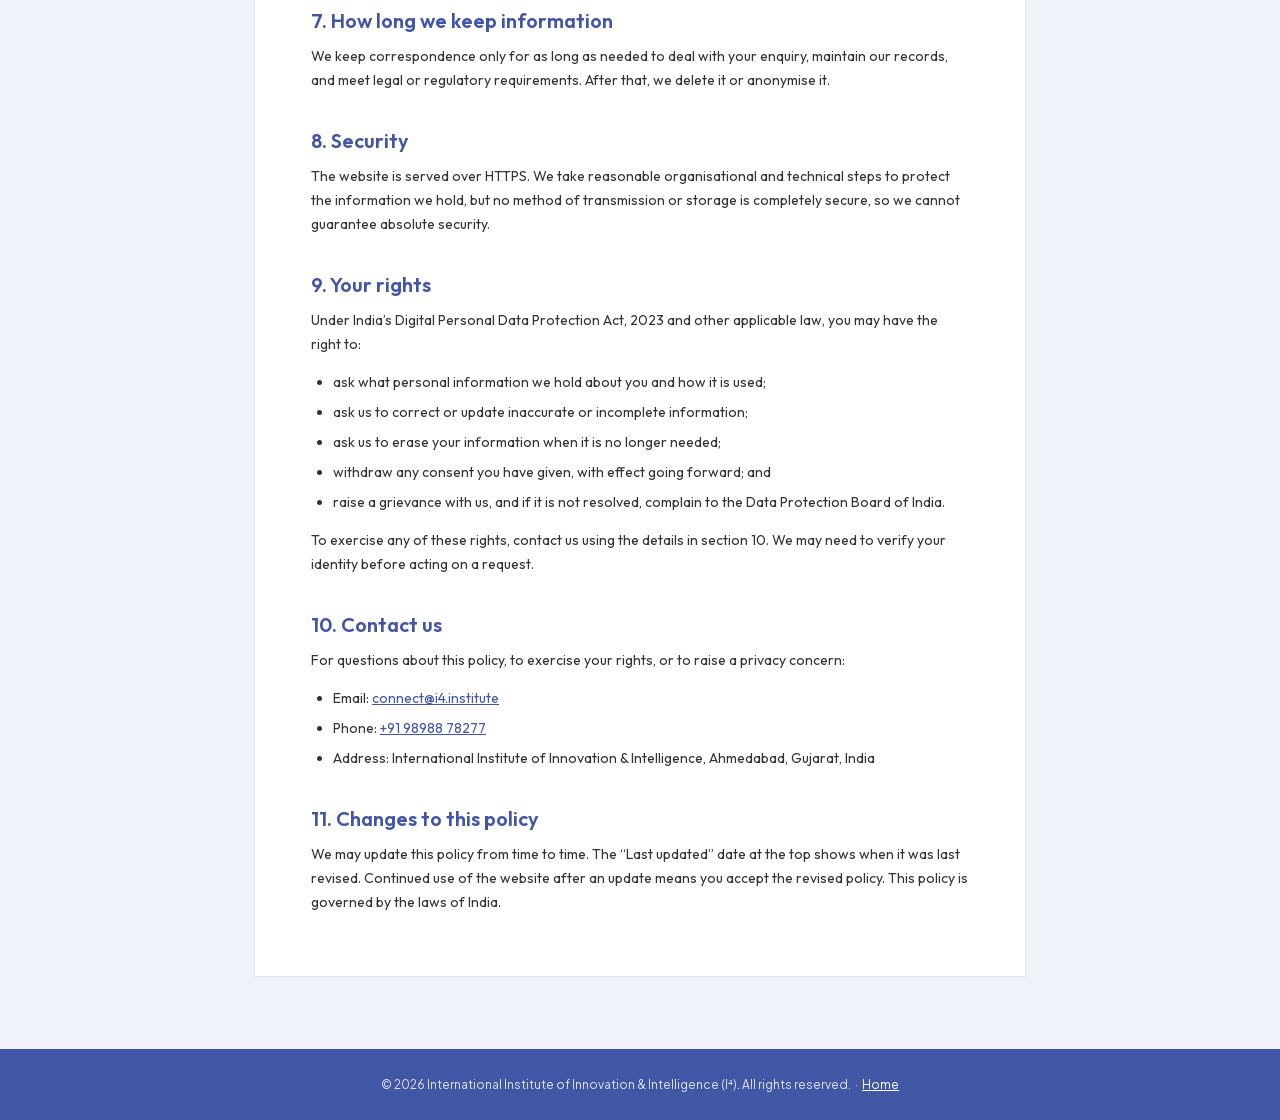
==== commit 9be4dafb: "Use new vector logo (logo.svg) in the navbar and privacy page Co-Authored-By: Claude Sonnet 5.5 <nor" ====
--- a/privacy.html
+++ b/privacy.html
@@ -56,7 +56,7 @@
 <body>
 
 <header class="bar">
-  <a href="/" aria-label="I⁴ home"><img src="assets/logo.png" alt="I⁴ Institute logo"></a>
+  <a href="/" aria-label="I⁴ home"><img src="assets/logo.svg" alt="I⁴ Institute logo"></a>
   <a class="back" href="/">Back to home</a>
 </header>
 
